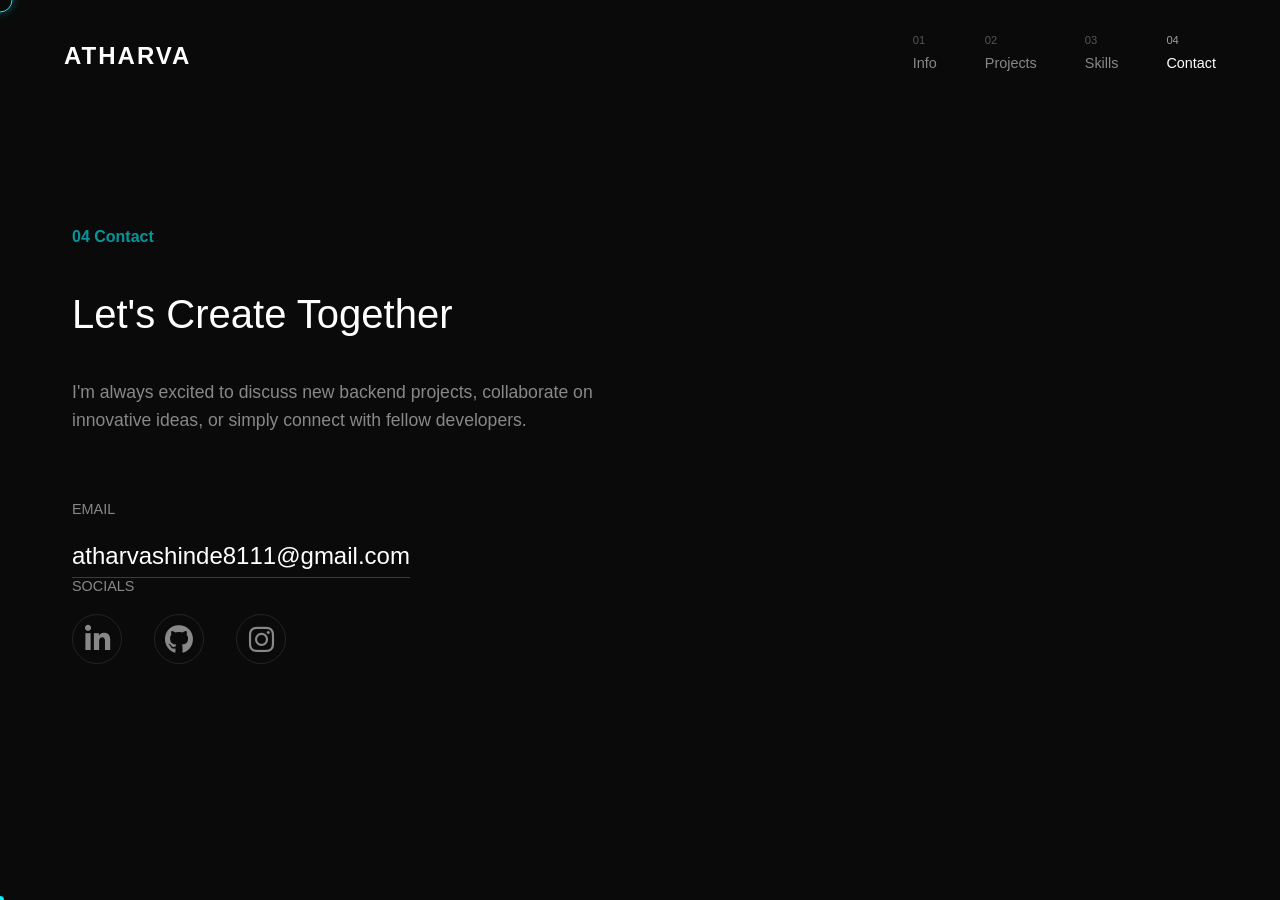
==== contact.html @ b0a1d9a5 "Initial commit of static site content" ====
<!DOCTYPE html>
<html lang="en">

<head>
    <meta charset="UTF-8">
    <meta name="viewport" content="width=device-width, initial-scale=1.0">
    <title>Contact - Atharva</title>
    <link rel="stylesheet" href="css/style.css">
    <link rel="stylesheet" href="https://cdnjs.cloudflare.com/ajax/libs/font-awesome/6.4.0/css/all.min.css">
</head>

<body>
    <div id="navbar-placeholder"></div>

    <main class="container">
        <section class="section">
            <h4 class="nav-number" style="font-size: 1rem; margin-bottom: 2rem; color: var(--accent-color);">04 Contact
            </h4>
            <h2>Let's Create Together</h2>
            <p>I'm always excited to discuss new backend projects, collaborate on innovative ideas, or simply connect
                with fellow developers.</p>

            <div
                style="margin-top: 4rem; display: grid; grid-template-columns: repeat(auto-fit, minmax(300px, 1fr)); gap: 4rem;">

                <div>
                    <div>
                        <h3
                            style="color: var(--secondary-text); margin-bottom: 1rem; font-weight: 400; font-size: 0.9rem; text-transform: uppercase;">
                            Email</h3>
                        <a href="mailto:atharvashinde8111@gmail.com"
                            style="font-size: 1.5rem; color: var(--text-color); text-decoration: none; border-bottom: 1px solid rgba(255,255,255,0.2); padding-bottom: 0.5rem;">atharvashinde8111@gmail.com</a>
                    </div>

                    <div>
                        <h3
                            style="color: var(--secondary-text); margin-bottom: 1rem; font-weight: 400; font-size: 0.9rem; text-transform: uppercase;">
                            Socials</h3>
                        <div style="display: flex; gap: 2rem;">
                            <a href="https://www.linkedin.com/in/atharva-shinde-66a34425a" target="_blank"
                                class="social-icon"><i class="fab fa-linkedin-in"></i></a>
                            <a href="https://github.com/atharvashinde57" target="_blank" class="social-icon"><i
                                    class="fab fa-github"></i></a>
                            <a href="https://www.instagram.com/atharva_shinde57/?hl=en" target="_blank"
                                class="social-icon"><i class="fab fa-instagram"></i></a>
                        </div>
                    </div>

                </div>
        </section>
    </main>

    <script src="js/navbar.js"></script>
    <script src="js/cursor.js"></script>
</body>

</html>
---- css/style.css ----
:root {
    --bg-color: #0a0a0a;
    /* Deep dark background */
    --text-color: #ffffff;
    --accent-color: #00f3ff;
    /* Neon Blue */
    --secondary-text: #888888;
    --cursor-size: 8px;
    --follower-size: 25px;
    --font-primary: 'Inter', sans-serif;
}

* {
    margin: 0;
    padding: 0;
    box-sizing: border-box;
    cursor: none;
    /* Hide default cursor */
}

body {
    background-color: var(--bg-color);
    color: var(--text-color);
    font-family: var(--font-primary);
    overflow-x: hidden;
    line-height: 1.6;
}

/* Custom Cursor */
#custom-cursor {
    position: fixed;
    width: var(--cursor-size);
    height: var(--cursor-size);
    background-color: var(--accent-color);
    border-radius: 50%;
    pointer-events: none;
    transform: translate(-50%, -50%);
    z-index: 10000;
    transition: width 0.3s, height 0.3s, background-color 0.3s;
}

#custom-cursor-follower {
    position: fixed;
    width: var(--follower-size);
    height: var(--follower-size);
    border: 1px solid var(--accent-color);
    box-shadow: 0 0 10px rgba(0, 243, 255, 0.3);
    border-radius: 50%;
    pointer-events: none;
    transform: translate(-50%, -50%);
    z-index: 9999;
    transition: all 0.1s ease-out;
}

#custom-cursor.hovered {
    width: 40px;
    height: 40px;
    background-color: rgba(255, 255, 255, 0.1);
    backdrop-filter: blur(2px);
}

#custom-cursor-follower.hovered {
    width: 60px;
    height: 60px;
    border-color: rgba(255, 255, 255, 0.8);
    background-color: rgba(255, 255, 255, 0.05);
}

/* Navbar */
.navbar {
    display: flex;
    justify-content: space-between;
    align-items: center;
    padding: 2rem 4rem;
    position: fixed;
    top: 0;
    width: 100%;
    z-index: 1000;
    background: transparent;
    transition: background-color 0.3s ease, padding 0.3s ease;
    /* Removed mix-blend-mode to allow controlled color changes */
}

.navbar.scrolled {
    background-color: #ffffff;
    box-shadow: 0 5px 20px rgba(0, 0, 0, 0.1);
    padding: 1rem 4rem;
    /* Optional: shrink slightly on scroll */
}

.logo a {
    color: var(--text-color);
    text-decoration: none;
    font-weight: 700;
    font-size: 1.5rem;
    letter-spacing: 2px;
    text-transform: uppercase;
    transition: color 0.3s ease;
}

.navbar.scrolled .logo a {
    color: #000000;
}

.nav-links {
    display: flex;
    gap: 3rem;
}

.nav-item {
    text-decoration: none;
    color: var(--secondary-text);
    display: flex;
    flex-direction: column;
    align-items: flex-start;
    font-size: 0.9rem;
    transition: color 0.3s;
    position: relative;
    padding-bottom: 5px;
}

.nav-item:hover,
.nav-item.active {
    color: var(--text-color);
}

.navbar.scrolled .nav-item {
    color: #666666;
}

.navbar.scrolled .nav-item:hover,
.navbar.scrolled .nav-item.active {
    color: #000000;
}

.nav-number {
    font-size: 0.7rem;
    opacity: 0.6;
    margin-bottom: 2px;
}

/* Page Layout */
.container {
    max-width: 1200px;
    margin: 0 auto;
    padding: 10rem 2rem 4rem;
    /* Top padding for fixed navbar */
    min-height: 100vh;
}

/* Headings and Text */
h1 {
    font-size: 4rem;
    font-weight: 300;
    line-height: 1.2;
    margin-bottom: 1rem;
}

h2 {
    font-size: 2.5rem;
    font-weight: 400;
    margin-bottom: 2rem;
    color: var(--text-color);
}

p {
    color: var(--secondary-text);
    font-size: 1.1rem;
    max-width: 600px;
    margin-bottom: 2rem;
}

.btn {
    display: inline-block;
    padding: 1rem 2rem;
    border: 1px solid var(--text-color);
    color: var(--text-color);
    text-decoration: none;
    text-transform: uppercase;
    font-size: 0.9rem;
    letter-spacing: 1px;
    transition: all 0.3s;
}

.btn:hover {
    background-color: var(--text-color);
    color: var(--bg-color);
}

/* Social Icons */
.social-icon {
    font-size: 1.8rem;
    color: var(--secondary-text);
    transition: all 0.3s ease;
    text-decoration: none;
    display: flex;
    align-items: center;
    justify-content: center;
    width: 50px;
    height: 50px;
    border-radius: 50%;
    border: 1px solid rgba(255, 255, 255, 0.1);
}

.social-icon:hover {
    color: var(--accent-color);
    /* Neon Blue */
    border-color: var(--accent-color);
    box-shadow: 0 0 15px rgba(0, 243, 255, 0.3);
    transform: translateY(-3px);
}

/* Profile Image */
.profile-container {
    margin-bottom: 2rem;
    position: relative;
    display: inline-block;
}

.profile-img {
    width: 280px;
    height: 280px;
    border-radius: 50%;
    object-fit: cover;
    object-position: center 20%;
    /* Shift view up to include hair */
    filter: grayscale(100%) contrast(1.2);
    transition: all 0.5s ease;
    border: 2px solid transparent;
}

.profile-container:hover .profile-img {
    filter: grayscale(0%) contrast(1);
    box-shadow: 0 0 20px var(--accent-color), 0 0 40px rgba(0, 243, 255, 0.4);
    border-color: var(--accent-color);
}

/* Hero Section Layout */
.hero-content-wrapper {
    display: flex;
    align-items: flex-start;
    /* Align to top so image matches Title */
    gap: 4rem;
    margin-top: 2rem;
    /* Add some spacing since we removed the 01 header */
}

.hero-image-side {
    flex-shrink: 0;
    /* Prevent image from shrinking */
}

.hero-text-side {
    flex: 1;
    /* Text takes remaining space */
}

.hero-text-side h1 {
    color: var(--accent-color);
    text-shadow: 0 0 10px rgba(0, 243, 255, 0.4);
}

/* Responsive: Stack on mobile */
@media (max-width: 900px) {
    .hero-content-wrapper {
        flex-direction: column;
        align-items: flex-start;
        gap: 2rem;
    }
}

/* Skills Page Styles */
.skill-category-title {
    color: var(--secondary-text);
    margin-bottom: 1.5rem;
    font-weight: 400;
    font-size: 1rem;
    text-transform: uppercase;
    letter-spacing: 2px;
    border-bottom: 1px solid rgba(255, 255, 255, 0.1);
    padding-bottom: 0.5rem;
    display: inline-block;
}

.skills-grid {
    display: grid;
    grid-template-columns: repeat(auto-fill, minmax(140px, 1fr));
    gap: 2rem;
}

.skill-card {
    background: rgba(255, 255, 255, 0.03);
    border: 1px solid rgba(255, 255, 255, 0.05);
    border-radius: 12px;
    padding: 1.5rem;
    display: flex;
    flex-direction: column;
    align-items: center;
    justify-content: center;
    gap: 1rem;
    transition: all 0.4s ease;
    cursor: pointer;
    text-align: center;
    position: relative;
    overflow: hidden;
}

.skill-icon {
    font-size: 3rem;
    color: var(--secondary-text);
    transition: all 0.4s ease;
    filter: grayscale(100%);
}

.skill-card span {
    font-size: 0.9rem;
    color: var(--text-color);
    font-weight: 500;
    opacity: 0.8;
    transition: all 0.4s ease;
}

/* Neon Effect on Hover */
.skill-card:hover {
    border-color: var(--accent-color);
    box-shadow: 0 0 20px rgba(0, 243, 255, 0.15), inset 0 0 10px rgba(0, 243, 255, 0.05);
    background: rgba(0, 243, 255, 0.02);
    transform: translateY(-5px);
}

.skill-card:hover .skill-icon {
    color: var(--accent-color);
    filter: grayscale(0%);
    text-shadow: 0 0 15px rgba(0, 243, 255, 0.5);
    transform: scale(1.1);
}

.skill-card:hover span {
    opacity: 1;
    color: #fff;
}

/* Layout Utilities */
.section {
    padding: 4rem 0;
}
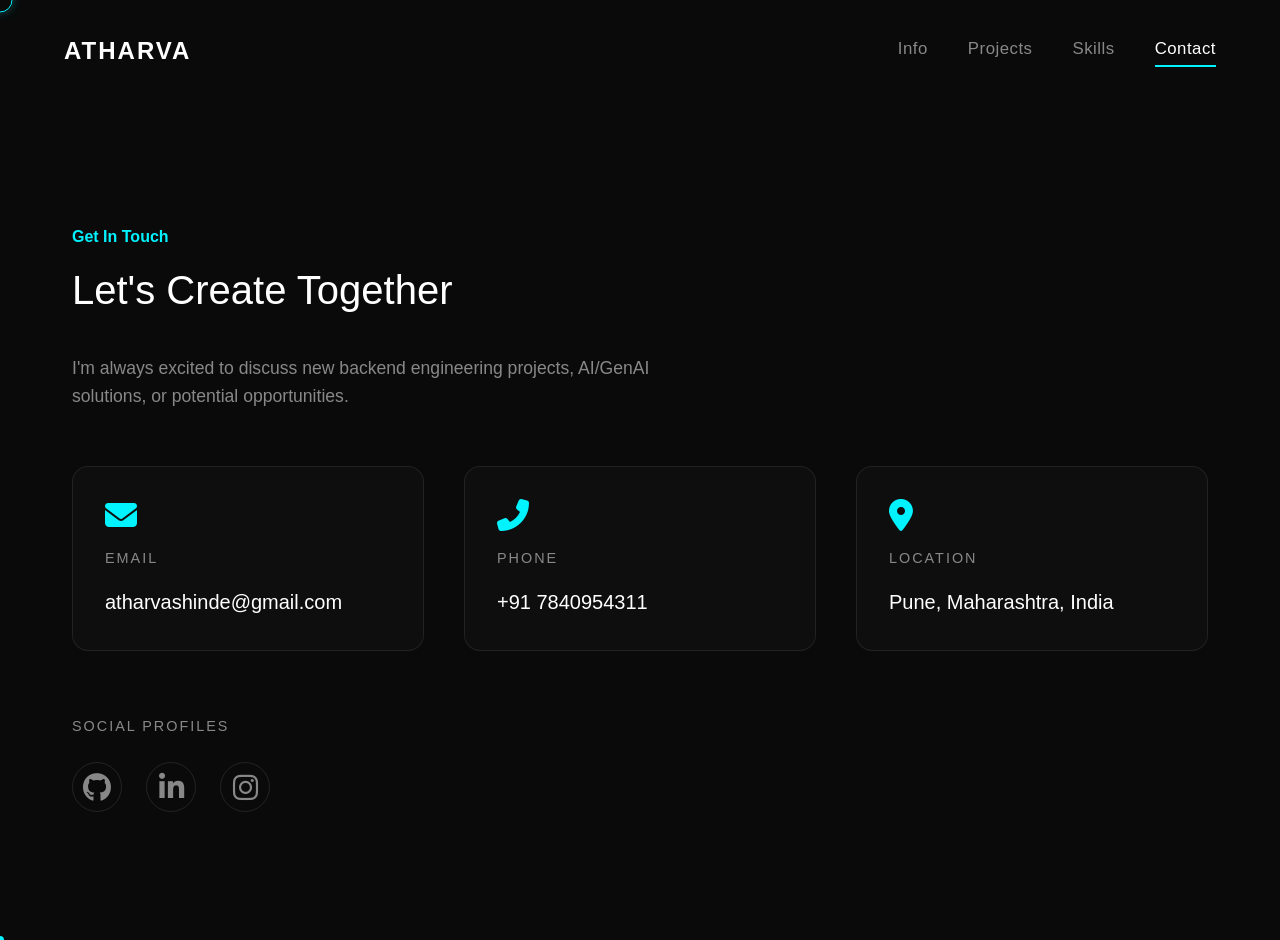
==== commit 03b4d2af: "Update portfolio with real projects, work experience, tech skills, clean navbar, and contact details" ====
--- a/contact.html
+++ b/contact.html
@@ -4,9 +4,60 @@
 <head>
     <meta charset="UTF-8">
     <meta name="viewport" content="width=device-width, initial-scale=1.0">
-    <title>Contact - Atharva</title>
+    <title>Contact - Atharva Shinde</title>
     <link rel="stylesheet" href="css/style.css">
     <link rel="stylesheet" href="https://cdnjs.cloudflare.com/ajax/libs/font-awesome/6.4.0/css/all.min.css">
+    <style>
+        .contact-grid {
+            display: grid;
+            grid-template-columns: repeat(auto-fit, minmax(280px, 1fr));
+            gap: 2.5rem;
+            margin-top: 3.5rem;
+        }
+
+        .contact-card {
+            background: rgba(255, 255, 255, 0.02);
+            border: 1px solid rgba(255, 255, 255, 0.08);
+            border-radius: 16px;
+            padding: 2rem;
+            display: flex;
+            flex-direction: column;
+            gap: 1rem;
+            transition: all 0.3s ease;
+        }
+
+        .contact-card:hover {
+            border-color: var(--accent-color);
+            box-shadow: 0 0 20px rgba(0, 243, 255, 0.15);
+            transform: translateY(-3px);
+        }
+
+        .contact-icon {
+            font-size: 2rem;
+            color: var(--accent-color);
+        }
+
+        .contact-card h3 {
+            font-size: 0.9rem;
+            text-transform: uppercase;
+            letter-spacing: 2px;
+            color: var(--secondary-text);
+            font-weight: 500;
+        }
+
+        .contact-card a, .contact-card p {
+            font-size: 1.25rem;
+            color: var(--text-color);
+            text-decoration: none;
+            word-break: break-all;
+            margin: 0;
+            transition: color 0.3s ease;
+        }
+
+        .contact-card a:hover {
+            color: var(--accent-color);
+        }
+    </style>
 </head>
 
 <body>
@@ -14,39 +65,43 @@
 
     <main class="container">
         <section class="section">
-            <h4 class="nav-number" style="font-size: 1rem; margin-bottom: 2rem; color: var(--accent-color);">04 Contact
-            </h4>
+            <h4 style="font-size: 1rem; margin-bottom: 0.5rem; color: var(--accent-color);">Get In Touch</h4>
             <h2>Let's Create Together</h2>
-            <p>I'm always excited to discuss new backend projects, collaborate on innovative ideas, or simply connect
-                with fellow developers.</p>
+            <p>I'm always excited to discuss new backend engineering projects, AI/GenAI solutions, or potential opportunities.</p>
 
-            <div
-                style="margin-top: 4rem; display: grid; grid-template-columns: repeat(auto-fit, minmax(300px, 1fr)); gap: 4rem;">
+            <div class="contact-grid">
+                <!-- Email Card -->
+                <div class="contact-card">
+                    <i class="fas fa-envelope contact-icon"></i>
+                    <h3>Email</h3>
+                    <a href="mailto:atharvashinde811@gmail.com">atharvashinde@gmail.com</a>
+                </div>
 
-                <div>
-                    <div>
-                        <h3
-                            style="color: var(--secondary-text); margin-bottom: 1rem; font-weight: 400; font-size: 0.9rem; text-transform: uppercase;">
-                            Email</h3>
-                        <a href="mailto:atharvashinde8111@gmail.com"
-                            style="font-size: 1.5rem; color: var(--text-color); text-decoration: none; border-bottom: 1px solid rgba(255,255,255,0.2); padding-bottom: 0.5rem;">atharvashinde8111@gmail.com</a>
-                    </div>
+                <!-- Phone Card -->
+                <div class="contact-card">
+                    <i class="fas fa-phone-alt contact-icon"></i>
+                    <h3>Phone</h3>
+                    <a href="tel:7840954311">+91 7840954311</a>
+                </div>
 
-                    <div>
-                        <h3
-                            style="color: var(--secondary-text); margin-bottom: 1rem; font-weight: 400; font-size: 0.9rem; text-transform: uppercase;">
-                            Socials</h3>
-                        <div style="display: flex; gap: 2rem;">
-                            <a href="https://www.linkedin.com/in/atharva-shinde-66a34425a" target="_blank"
-                                class="social-icon"><i class="fab fa-linkedin-in"></i></a>
-                            <a href="https://github.com/atharvashinde57" target="_blank" class="social-icon"><i
-                                    class="fab fa-github"></i></a>
-                            <a href="https://www.instagram.com/atharva_shinde57/?hl=en" target="_blank"
-                                class="social-icon"><i class="fab fa-instagram"></i></a>
-                        </div>
-                    </div>
+                <!-- Location Card -->
+                <div class="contact-card">
+                    <i class="fas fa-map-marker-alt contact-icon"></i>
+                    <h3>Location</h3>
+                    <p>Pune, Maharashtra, India</p>
+                </div>
+            </div>
 
+            <div style="margin-top: 4rem;">
+                <h3 style="color: var(--secondary-text); margin-bottom: 1.5rem; font-weight: 400; font-size: 0.9rem; text-transform: uppercase; letter-spacing: 2px;">
+                    Social Profiles
+                </h3>
+                <div style="display: flex; gap: 1.5rem; flex-wrap: wrap;">
+                    <a href="https://github.com/atharvashinde57" target="_blank" class="social-icon" title="GitHub"><i class="fab fa-github"></i></a>
+                    <a href="https://www.linkedin.com/in/atharva-shinde-66a34425a" target="_blank" class="social-icon" title="LinkedIn"><i class="fab fa-linkedin-in"></i></a>
+                    <a href="https://www.instagram.com/atharva_shinde57/?hl=en" target="_blank" class="social-icon" title="Instagram"><i class="fab fa-instagram"></i></a>
                 </div>
+            </div>
         </section>
     </main>
 
--- a/css/style.css
+++ b/css/style.css
@@ -104,19 +104,35 @@
 
 .nav-links {
     display: flex;
-    gap: 3rem;
+    gap: 2.5rem;
+    align-items: center;
 }
 
 .nav-item {
     text-decoration: none;
     color: var(--secondary-text);
-    display: flex;
-    flex-direction: column;
-    align-items: flex-start;
-    font-size: 0.9rem;
-    transition: color 0.3s;
+    font-size: 1.05rem;
+    font-weight: 500;
+    letter-spacing: 0.5px;
+    transition: color 0.3s ease;
     position: relative;
-    padding-bottom: 5px;
+    padding-bottom: 4px;
+}
+
+.nav-item::after {
+    content: '';
+    position: absolute;
+    bottom: 0;
+    left: 0;
+    width: 0;
+    height: 2px;
+    background-color: var(--accent-color);
+    transition: width 0.3s ease;
+}
+
+.nav-item:hover::after,
+.nav-item.active::after {
+    width: 100%;
 }
 
 .nav-item:hover,
@@ -125,18 +141,12 @@
 }
 
 .navbar.scrolled .nav-item {
-    color: #666666;
+    color: #555555;
 }
 
 .navbar.scrolled .nav-item:hover,
 .navbar.scrolled .nav-item.active {
     color: #000000;
-}
-
-.nav-number {
-    font-size: 0.7rem;
-    opacity: 0.6;
-    margin-bottom: 2px;
 }
 
 /* Page Layout */
@@ -343,4 +353,138 @@
 /* Layout Utilities */
 .section {
     padding: 4rem 0;
+}
+
+/* Experience & Education Section */
+.section-title-wrapper {
+    margin-bottom: 2.5rem;
+}
+
+.timeline-card {
+    background: rgba(255, 255, 255, 0.02);
+    border: 1px solid rgba(255, 255, 255, 0.08);
+    border-left: 3px solid var(--accent-color);
+    border-radius: 12px;
+    padding: 2rem;
+    margin-bottom: 2rem;
+    transition: all 0.3s ease;
+}
+
+.timeline-card:hover {
+    border-color: rgba(0, 243, 255, 0.4);
+    border-left-color: var(--accent-color);
+    box-shadow: 0 5px 25px rgba(0, 243, 255, 0.1);
+    transform: translateY(-2px);
+}
+
+.timeline-header {
+    display: flex;
+    justify-content: space-between;
+    align-items: flex-start;
+    flex-wrap: wrap;
+    gap: 1rem;
+    margin-bottom: 0.5rem;
+}
+
+.timeline-role {
+    font-size: 1.4rem;
+    font-weight: 500;
+    color: var(--text-color);
+}
+
+.timeline-company {
+    font-size: 1.05rem;
+    color: var(--accent-color);
+    font-style: italic;
+}
+
+.timeline-date {
+    font-size: 0.85rem;
+    color: var(--secondary-text);
+    background: rgba(255, 255, 255, 0.05);
+    padding: 0.3rem 0.8rem;
+    border-radius: 50px;
+    border: 1px solid rgba(255, 255, 255, 0.1);
+    white-space: nowrap;
+}
+
+.timeline-location {
+    font-size: 0.9rem;
+    color: var(--secondary-text);
+    margin-bottom: 1.2rem;
+}
+
+.experience-bullets {
+    list-style-type: none;
+    padding-left: 0;
+    display: flex;
+    flex-direction: column;
+    gap: 0.7rem;
+}
+
+.experience-bullets li {
+    position: relative;
+    padding-left: 1.4rem;
+    color: rgba(255, 255, 255, 0.85);
+    font-size: 0.98rem;
+    line-height: 1.6;
+}
+
+.experience-bullets li::before {
+    content: "•";
+    position: absolute;
+    left: 0.3rem;
+    top: -0.1rem;
+    color: var(--accent-color);
+    font-size: 1.2rem;
+}
+
+.experience-bullets li strong {
+    color: #ffffff;
+    font-weight: 600;
+}
+
+/* Achievements Grid */
+.achievements-grid {
+    display: grid;
+    grid-template-columns: repeat(auto-fit, minmax(280px, 1fr));
+    gap: 1.5rem;
+    margin-top: 1.5rem;
+}
+
+.achievement-card {
+    background: rgba(255, 255, 255, 0.02);
+    border: 1px solid rgba(255, 255, 255, 0.08);
+    border-radius: 12px;
+    padding: 1.5rem;
+    display: flex;
+    gap: 1.2rem;
+    align-items: flex-start;
+    transition: all 0.3s ease;
+}
+
+.achievement-card:hover {
+    border-color: var(--accent-color);
+    box-shadow: 0 0 15px rgba(0, 243, 255, 0.15);
+    transform: translateY(-3px);
+}
+
+.achievement-icon {
+    font-size: 1.8rem;
+    color: var(--accent-color);
+    flex-shrink: 0;
+    margin-top: 0.2rem;
+}
+
+.achievement-content h4 {
+    font-size: 1.1rem;
+    font-weight: 500;
+    color: var(--text-color);
+    margin-bottom: 0.3rem;
+}
+
+.achievement-content p {
+    font-size: 0.9rem;
+    color: var(--secondary-text);
+    margin-bottom: 0;
 }
